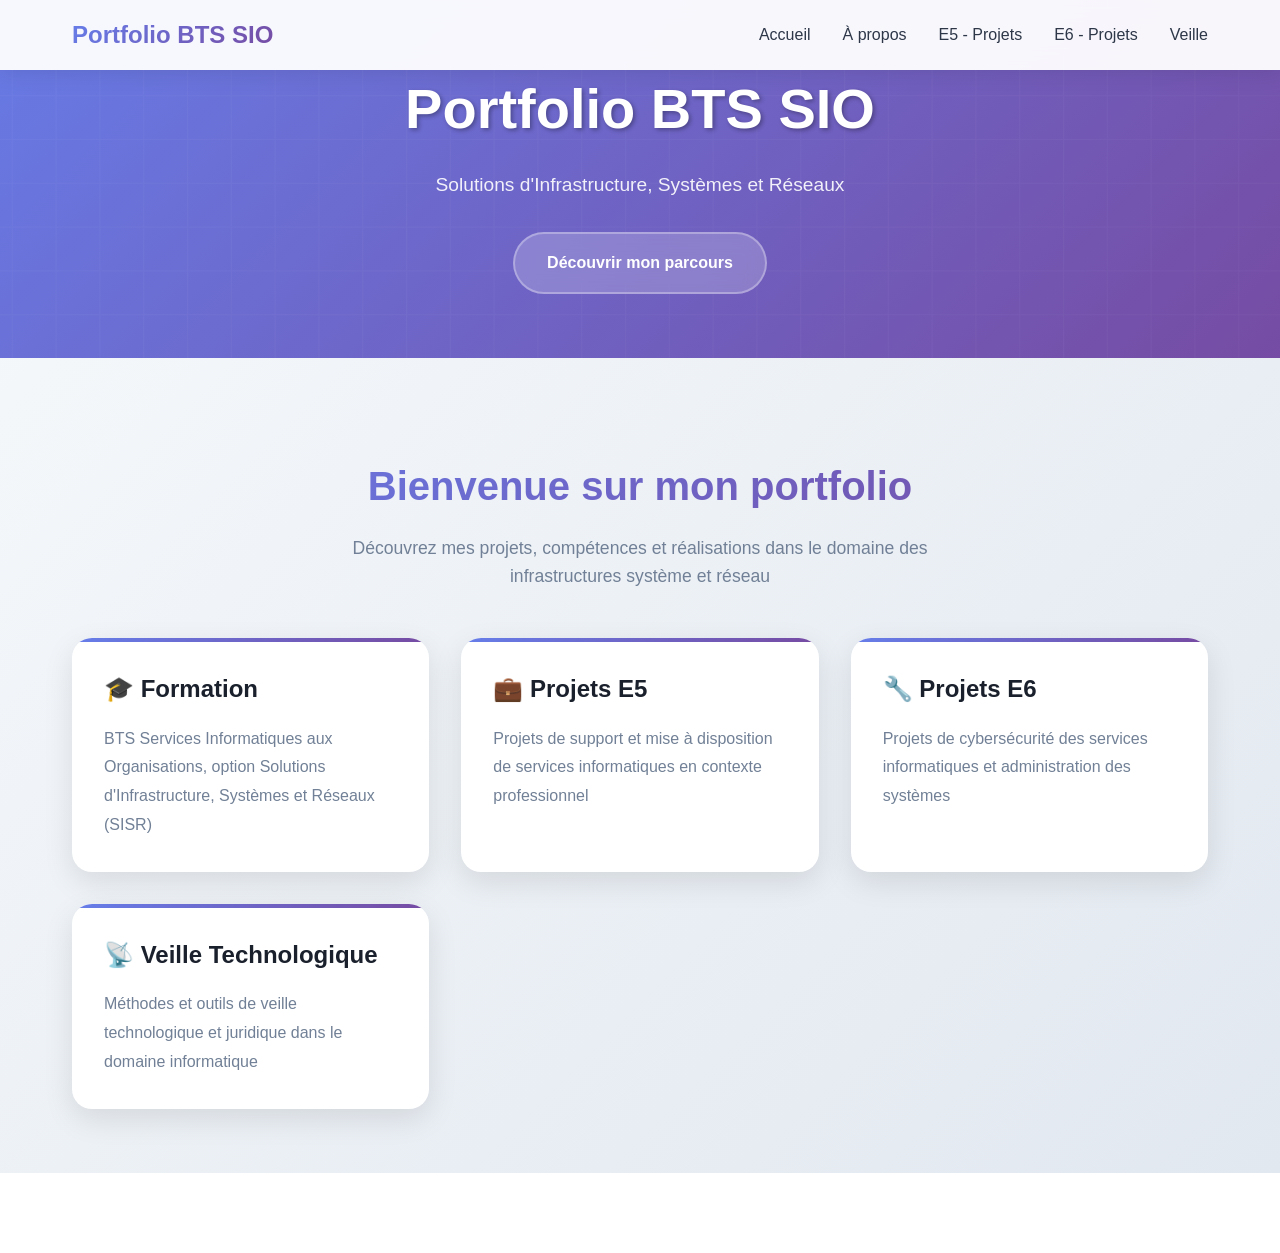
==== index.html @ 9061f952 "Add files via upload" ====
<!DOCTYPE html>
<html lang="fr">
<head>
    <meta charset="UTF-8">
    <meta name="viewport" content="width=device-width, initial-scale=1.0">
    <title>Portfolio BTS SIO - SISR</title>
    <link rel="stylesheet" href="styles.css">
</head>
<body>
    <!-- Navigation -->
    <nav class="navbar">
        <div class="nav-container">
            <div class="logo">Portfolio BTS SIO</div>
            <div class="nav-toggle" onclick="toggleMobileNav()">
                <span></span>
                <span></span>
                <span></span>
            </div>
            <ul class="nav-menu">
                <li><a href="index.html" class="nav-link active">Accueil</a></li>
                <li><a href="about.html" class="nav-link">À propos</a></li>
                <li><a href="e5.html" class="nav-link">E5 - Projets</a></li>
                <li><a href="e6.html" class="nav-link">E6 - Projets</a></li>
                <li><a href="veille.html" class="nav-link">Veille</a></li>
            </ul>
        </div>
    </nav>

    <!-- Home Page -->
    <div class="hero">
        <div class="hero-content">
            <h1>Portfolio BTS SIO</h1>
            <p>Solutions d'Infrastructure, Systèmes et Réseaux</p>
            <a href="about.html" class="cta-button">Découvrir mon parcours</a>
        </div>
    </div>
    
    <div class="container">
        <div class="section-header">
            <h2>Bienvenue sur mon portfolio</h2>
            <p>Découvrez mes projets, compétences et réalisations dans le domaine des infrastructures système et réseau</p>
        </div>
        <div class="card-grid">
            <div class="card fade-in clickable-card" onclick="window.location.href='about.html'">
                <h3>🎓 Formation</h3>
                <p>BTS Services Informatiques aux Organisations, option Solutions d'Infrastructure, Systèmes et Réseaux (SISR)</p>
            </div>
            <div class="card fade-in clickable-card" onclick="window.location.href='e5.html'">
                <h3>💼 Projets E5</h3>
                <p>Projets de support et mise à disposition de services informatiques en contexte professionnel</p>
            </div>
            <div class="card fade-in clickable-card" onclick="window.location.href='e6.html'">
                <h3>🔧 Projets E6</h3>
                <p>Projets de cybersécurité des services informatiques et administration des systèmes</p>
            </div>
            <div class="card fade-in clickable-card" onclick="window.location.href='veille.html'">
                <h3>📡 Veille Technologique</h3>
                <p>Méthodes et outils de veille technologique et juridique dans le domaine informatique</p>
            </div>
        </div>
    </div>

    <script src="scripts.js"></script>
</body>
</html>
---- styles.css ----
* {
    margin: 0;
    padding: 0;
    box-sizing: border-box;
}

:root {
    --primary: #667eea;
    --primary-dark: #5a67d8;
    --secondary: #764ba2;
    --accent: #f093fb;
    --dark: #1a202c;
    --gray: #2d3748;
    --light-gray: #f7fafc;
    --text: #2d3748;
    --text-light: #718096;
    --white: #ffffff;
}

body {
    font-family: 'Segoe UI', Tahoma, Geneva, Verdana, sans-serif;
    line-height: 1.6;
    color: var(--text);
    background: linear-gradient(135deg, var(--light-gray) 0%, #e2e8f0 100%);
}

/* Navigation */
.navbar {
    position: fixed;
    top: 0;
    width: 100%;
    background: rgba(255, 255, 255, 0.95);
    backdrop-filter: blur(10px);
    z-index: 1000;
    padding: 1rem 0;
    box-shadow: 0 2px 20px rgba(0, 0, 0, 0.1);
    transition: all 0.3s ease;
}

.nav-container {
    max-width: 1200px;
    margin: 0 auto;
    display: flex;
    justify-content: space-between;
    align-items: center;
    padding: 0 2rem;
}

.logo {
    font-size: 1.5rem;
    font-weight: bold;
    background: linear-gradient(135deg, var(--primary), var(--secondary));
    -webkit-background-clip: text;
    -webkit-text-fill-color: transparent;
    background-clip: text;
}

.nav-menu {
    display: flex;
    list-style: none;
    gap: 2rem;
}

.nav-link {
    text-decoration: none;
    color: var(--text);
    font-weight: 500;
    transition: all 0.3s ease;
    position: relative;
}

.nav-link:hover {
    color: var(--primary);
    transform: translateY(-2px);
}

.nav-link::after {
    content: '';
    position: absolute;
    bottom: -5px;
    left: 0;
    width: 0;
    height: 2px;
    background: linear-gradient(135deg, var(--primary), var(--secondary));
    transition: width 0.3s ease;
}

.nav-link:hover::after {
    width: 100%;
}

/* Pages */
.page {
    display: none;
    min-height: 100vh;
    padding-top: 80px;
}

.page.active {
    display: block;
}

.container {
    max-width: 1200px;
    margin: 0 auto;
    padding: 2rem;
}

/* Home Page */
.hero {
    text-align: center;
    padding: 4rem 0;
    background: linear-gradient(135deg, var(--primary), var(--secondary));
    color: white;
    margin: -80px -2rem 4rem -2rem;
    position: relative;
    overflow: hidden;
}

.hero::before {
    content: '';
    position: absolute;
    top: 0;
    left: 0;
    right: 0;
    bottom: 0;
    background: url('data:image/svg+xml,<svg xmlns="http://www.w3.org/2000/svg" viewBox="0 0 100 100"><defs><pattern id="grid" width="10" height="10" patternUnits="userSpaceOnUse"><path d="M 10 0 L 0 0 0 10" fill="none" stroke="rgba(255,255,255,0.1)" stroke-width="0.5"/></pattern></defs><rect width="100" height="100" fill="url(%23grid)"/></svg>');
    opacity: 0.3;
}

.hero-content {
    position: relative;
    z-index: 1;
    padding-top: 80px;
}

.hero h1 {
    font-size: 3.5rem;
    margin-bottom: 1rem;
    font-weight: 700;
    text-shadow: 2px 2px 4px rgba(0, 0, 0, 0.3);
}

.hero p {
    font-size: 1.2rem;
    opacity: 0.9;
    margin-bottom: 2rem;
}

.cta-button {
    display: inline-block;
    padding: 1rem 2rem;
    background: rgba(255, 255, 255, 0.2);
    color: white;
    text-decoration: none;
    border-radius: 50px;
    font-weight: 600;
    transition: all 0.3s ease;
    backdrop-filter: blur(10px);
    border: 2px solid rgba(255, 255, 255, 0.3);
}

.cta-button:hover {
    background: rgba(255, 255, 255, 0.3);
    transform: translateY(-3px);
    box-shadow: 0 10px 30px rgba(0, 0, 0, 0.2);
}

/* Cards */
.card-grid {
    display: grid;
    grid-template-columns: repeat(auto-fit, minmax(300px, 1fr));
    gap: 2rem;
    margin: 2rem 0;
}

.card {
    background: white;
    border-radius: 20px;
    padding: 2rem;
    box-shadow: 0 10px 30px rgba(0, 0, 0, 0.1);
    transition: all 0.3s ease;
    position: relative;
    overflow: hidden;
}

.card::before {
    content: '';
    position: absolute;
    top: 0;
    left: 0;
    right: 0;
    height: 4px;
    background: linear-gradient(135deg, var(--primary), var(--secondary));
}

.card:hover {
    transform: translateY(-10px);
    box-shadow: 0 20px 40px rgba(0, 0, 0, 0.15);
}

/* Clickable cards styling */
.clickable-card {
    cursor: pointer;
    user-select: none;
}

.clickable-card:hover {
    transform: translateY(-10px) scale(1.02);
    box-shadow: 0 25px 50px rgba(0, 0, 0, 0.2);
}

.clickable-card:active {
    transform: translateY(-5px) scale(1.01);
    transition: all 0.1s ease;
}

.card h3 {
    font-size: 1.5rem;
    margin-bottom: 1rem;
    color: var(--dark);
}

.card p {
    color: var(--text-light);
    line-height: 1.8;
}

/* Section Headers */
.section-header {
    text-align: center;
    margin-bottom: 3rem;
}

.section-header h2 {
    font-size: 2.5rem;
    margin-bottom: 1rem;
    background: linear-gradient(135deg, var(--primary), var(--secondary));
    -webkit-background-clip: text;
    -webkit-text-fill-color: transparent;
    background-clip: text;
}

.section-header p {
    font-size: 1.1rem;
    color: var(--text-light);
    max-width: 600px;
    margin: 0 auto;
}

/* Project Cards */
.project-card {
    background: white;
    border-radius: 15px;
    overflow: hidden;
    box-shadow: 0 10px 30px rgba(0, 0, 0, 0.1);
    transition: all 0.3s ease;
    margin-bottom: 2rem;
}

.project-card:hover {
    transform: translateY(-5px);
    box-shadow: 0 20px 40px rgba(0, 0, 0, 0.15);
}

.project-header {
    background: linear-gradient(135deg, var(--primary), var(--secondary));
    color: white;
    padding: 1.5rem;
}

.project-content {
    padding: 2rem;
}

.tech-stack {
    display: flex;
    flex-wrap: wrap;
    gap: 0.5rem;
    margin-top: 1rem;
}

.tech-tag {
    background: linear-gradient(135deg, var(--primary), var(--secondary));
    color: white;
    padding: 0.3rem 0.8rem;
    border-radius: 20px;
    font-size: 0.8rem;
    font-weight: 500;
}

/* About Section */
.about-content {
    display: grid;
    grid-template-columns: 1fr 2fr;
    gap: 3rem;
    align-items: center;
    margin: 2rem 0;
}

.profile-card {
    background: white;
    border-radius: 20px;
    padding: 2rem;
    text-align: center;
    box-shadow: 0 10px 30px rgba(0, 0, 0, 0.1);
}

.profile-img {
    width: 150px;
    height: 150px;
    border-radius: 50%;
    background: linear-gradient(135deg, var(--primary), var(--secondary));
    margin: 0 auto 1rem;
    display: flex;
    align-items: center;
    justify-content: center;
    font-size: 3rem;
    color: white;
    font-weight: bold;
}

/* Veille Section */
.veille-method {
    background: white;
    border-radius: 15px;
    padding: 2rem;
    margin: 2rem 0;
    box-shadow: 0 10px 30px rgba(0, 0, 0, 0.1);
}

.method-step {
    display: flex;
    align-items: center;
    margin: 1.5rem 0;
    padding: 1rem;
    border-radius: 10px;
    background: var(--light-gray);
}

.step-number {
    background: linear-gradient(135deg, var(--primary), var(--secondary));
    color: white;
    width: 40px;
    height: 40px;
    border-radius: 50%;
    display: flex;
    align-items: center;
    justify-content: center;
    font-weight: bold;
    margin-right: 1rem;
    flex-shrink: 0;
}

/* Mobile Navigation */
.nav-toggle {
    display: none;
    flex-direction: column;
    cursor: pointer;
    padding: 0.5rem;
}

.nav-toggle span {
    width: 25px;
    height: 3px;
    background: var(--text);
    margin: 3px 0;
    transition: 0.3s;
    border-radius: 2px;
}

.nav-toggle.active span:nth-child(1) {
    transform: rotate(-45deg) translate(-5px, 6px);
}

.nav-toggle.active span:nth-child(2) {
    opacity: 0;
}

.nav-toggle.active span:nth-child(3) {
    transform: rotate(45deg) translate(-5px, -6px);
}

/* Responsive */
@media (max-width: 768px) {
    .nav-container {
        padding: 0 1rem;
    }

    .nav-toggle {
        display: flex;
    }

    .nav-menu {
        position: fixed;
        top: 70px;
        left: -100%;
        width: 100%;
        height: calc(100vh - 70px);
        background: rgba(255, 255, 255, 0.98);
        backdrop-filter: blur(10px);
        flex-direction: column;
        justify-content: flex-start;
        align-items: center;
        padding-top: 2rem;
        gap: 2rem;
        transition: left 0.3s ease;
        box-shadow: 0 5px 20px rgba(0, 0, 0, 0.1);
    }

    .nav-menu.active {
        left: 0;
    }

    .nav-link {
        font-size: 1.2rem;
        padding: 1rem;
        border-radius: 10px;
        width: 80%;
        text-align: center;
        background: rgba(102, 126, 234, 0.1);
    }

    .container {
        padding: 1rem;
    }

    .hero {
        margin: -80px -1rem 2rem -1rem;
        padding: 2rem 0;
    }

    .hero h1 {
        font-size: 2.2rem;
        margin-bottom: 0.5rem;
    }

    .hero p {
        font-size: 1rem;
        margin-bottom: 1.5rem;
        padding: 0 1rem;
    }

    .hero-content {
        padding-top: 60px;
    }

    .cta-button {
        padding: 0.8rem 1.5rem;
        font-size: 0.9rem;
    }

    .about-content {
        grid-template-columns: 1fr;
        text-align: center;
        gap: 2rem;
    }

    .profile-img {
        width: 120px;
        height: 120px;
        font-size: 2.5rem;
    }

    .card-grid {
        grid-template-columns: 1fr;
        gap: 1.5rem;
    }

    .card {
        padding: 1.5rem;
    }

    .card h3 {
        font-size: 1.3rem;
    }

    .section-header h2 {
        font-size: 2rem;
    }

    .section-header p {
        font-size: 1rem;
        padding: 0 1rem;
    }

    .project-card {
        margin-bottom: 1.5rem;
    }

    .project-header {
        padding: 1.2rem;
    }

    .project-header h3 {
        font-size: 1.3rem;
    }

    .project-content {
        padding: 1.5rem;
    }

    .project-content p {
        font-size: 0.95rem;
    }

    .project-content ul {
        margin-left: 1.5rem;
    }

    .tech-stack {
        gap: 0.3rem;
    }

    .tech-tag {
        font-size: 0.75rem;
        padding: 0.25rem 0.6rem;
    }

    .veille-method {
        padding: 1.5rem;
        margin: 1.5rem 0;
    }

    .method-step {
        flex-direction: column;
        text-align: center;
        padding: 1rem;
        margin: 1rem 0;
    }

    .step-number {
        margin-right: 0;
        margin-bottom: 1rem;
    }

    .method-step h4 {
        font-size: 1.1rem;
        margin-bottom: 0.5rem;
    }

    .method-step p {
        font-size: 0.9rem;
    }
}

/* Extra small screens */
@media (max-width: 480px) {
    .hero h1 {
        font-size: 1.8rem;
    }

    .logo {
        font-size: 1.3rem;
    }

    .nav-link {
        font-size: 1.1rem;
    }

    .section-header h2 {
        font-size: 1.8rem;
    }

    .card {
        padding: 1.2rem;
    }

    .project-content {
        padding: 1.2rem;
    }

    .about-content {
        gap: 1.5rem;
    }

    .profile-img {
        width: 100px;
        height: 100px;
        font-size: 2rem;
    }
}

/* Animations */
@keyframes fadeInUp {
    from {
        opacity: 0;
        transform: translateY(30px);
    }
    to {
        opacity: 1;
        transform: translateY(0);
    }
}

.fade-in {
    animation: fadeInUp 0.6s ease forwards;
}
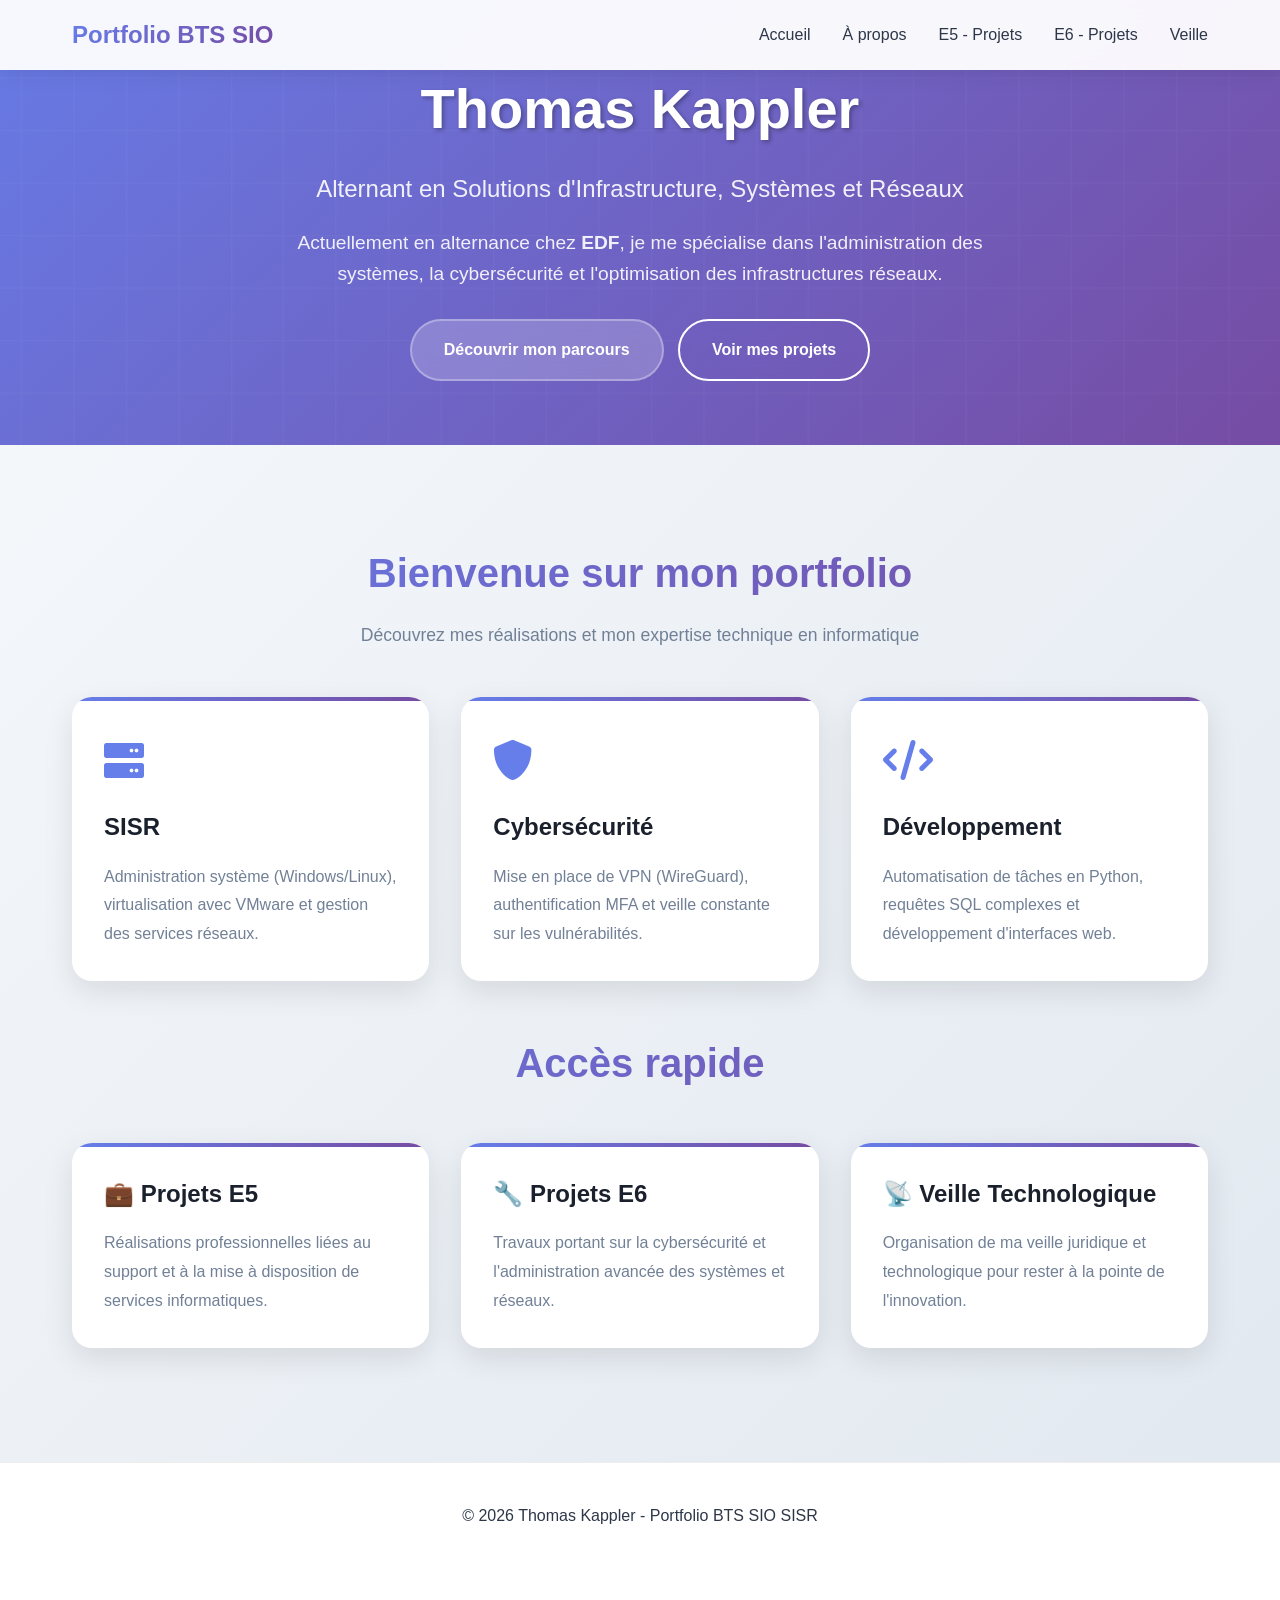
==== commit 5c4823f6: "Add files via upload" ====
--- a/index.html
+++ b/index.html
@@ -3,11 +3,11 @@
 <head>
     <meta charset="UTF-8">
     <meta name="viewport" content="width=device-width, initial-scale=1.0">
-    <title>Portfolio BTS SIO - SISR</title>
+    <title>Thomas Kappler - Portfolio BTS SIO SISR</title>
     <link rel="stylesheet" href="styles.css">
+    <link rel="stylesheet" href="https://cdnjs.cloudflare.com/ajax/libs/font-awesome/6.0.0/css/all.min.css">
 </head>
 <body>
-    <!-- Navigation -->
     <nav class="navbar">
         <div class="nav-container">
             <div class="logo">Portfolio BTS SIO</div>
@@ -26,40 +26,74 @@
         </div>
     </nav>
 
-    <!-- Home Page -->
     <div class="hero">
         <div class="hero-content">
-            <h1>Portfolio BTS SIO</h1>
-            <p>Solutions d'Infrastructure, Systèmes et Réseaux</p>
-            <a href="about.html" class="cta-button">Découvrir mon parcours</a>
+            <h1>Thomas Kappler</h1>
+            <p style="font-size: 1.5rem; font-weight: 300; margin-bottom: 20px;">Alternant en Solutions d'Infrastructure, Systèmes et Réseaux</p>
+            <p style="max-width: 700px; margin: 0 auto 30px; opacity: 0.9;">
+                Actuellement en alternance chez <strong>EDF</strong>, je me spécialise dans l'administration des systèmes, 
+                la cybersécurité et l'optimisation des infrastructures réseaux.
+            </p>
+            <div class="hero-btns">
+                <a href="about.html" class="cta-button">Découvrir mon parcours</a>
+                <a href="e5.html" class="cta-button" style="background: transparent; border: 2px solid white; margin-left: 10px;">Voir mes projets</a>
+            </div>
         </div>
     </div>
     
     <div class="container">
         <div class="section-header">
             <h2>Bienvenue sur mon portfolio</h2>
-            <p>Découvrez mes projets, compétences et réalisations dans le domaine des infrastructures système et réseau</p>
+            <p>Découvrez mes réalisations et mon expertise technique en informatique</p>
+        </div>
+
+        <div class="card-grid" style="margin-bottom: 50px;">
+            <div class="card fade-in">
+                <div style="font-size: 2.5rem; color: var(--primary); margin-bottom: 15px;">
+                    <i class="fas fa-server"></i>
+                </div>
+                <h3>SISR</h3>
+                <p>Administration système (Windows/Linux), virtualisation avec VMware et gestion des services réseaux.</p>
+            </div>
+            <div class="card fade-in">
+                <div style="font-size: 2.5rem; color: var(--primary); margin-bottom: 15px;">
+                    <i class="fas fa-shield-alt"></i>
+                </div>
+                <h3>Cybersécurité</h3>
+                <p>Mise en place de VPN (WireGuard), authentification MFA et veille constante sur les vulnérabilités.</p>
+            </div>
+            <div class="card fade-in">
+                <div style="font-size: 2.5rem; color: var(--primary); margin-bottom: 15px;">
+                    <i class="fas fa-code"></i>
+                </div>
+                <h3>Développement</h3>
+                <p>Automatisation de tâches en Python, requêtes SQL complexes et développement d'interfaces web.</p>
+            </div>
+        </div>
+
+        <div class="section-header">
+            <h2>Accès rapide</h2>
         </div>
         <div class="card-grid">
-            <div class="card fade-in clickable-card" onclick="window.location.href='about.html'">
-                <h3>🎓 Formation</h3>
-                <p>BTS Services Informatiques aux Organisations, option Solutions d'Infrastructure, Systèmes et Réseaux (SISR)</p>
-            </div>
             <div class="card fade-in clickable-card" onclick="window.location.href='e5.html'">
                 <h3>💼 Projets E5</h3>
-                <p>Projets de support et mise à disposition de services informatiques en contexte professionnel</p>
+                <p>Réalisations professionnelles liées au support et à la mise à disposition de services informatiques.</p>
             </div>
             <div class="card fade-in clickable-card" onclick="window.location.href='e6.html'">
                 <h3>🔧 Projets E6</h3>
-                <p>Projets de cybersécurité des services informatiques et administration des systèmes</p>
+                <p>Travaux portant sur la cybersécurité et l'administration avancée des systèmes et réseaux.</p>
             </div>
             <div class="card fade-in clickable-card" onclick="window.location.href='veille.html'">
                 <h3>📡 Veille Technologique</h3>
-                <p>Méthodes et outils de veille technologique et juridique dans le domaine informatique</p>
+                <p>Organisation de ma veille juridique et technologique pour rester à la pointe de l'innovation.</p>
             </div>
         </div>
     </div>
 
+    <footer style="text-align: center; padding: 40px 0; background: var(--white); margin-top: 50px; border-top: 1px solid #eee;">
+        <p>© 2026 Thomas Kappler - Portfolio BTS SIO SISR</p>
+    </footer>
+
     <script src="scripts.js"></script>
 </body>
 </html>
--- a/styles.css
+++ b/styles.css
@@ -26,7 +26,7 @@
 
 /* Navigation */
 .navbar {
-    position: fixed;
+    position: absolute;
     top: 0;
     width: 100%;
     background: rgba(255, 255, 255, 0.95);
